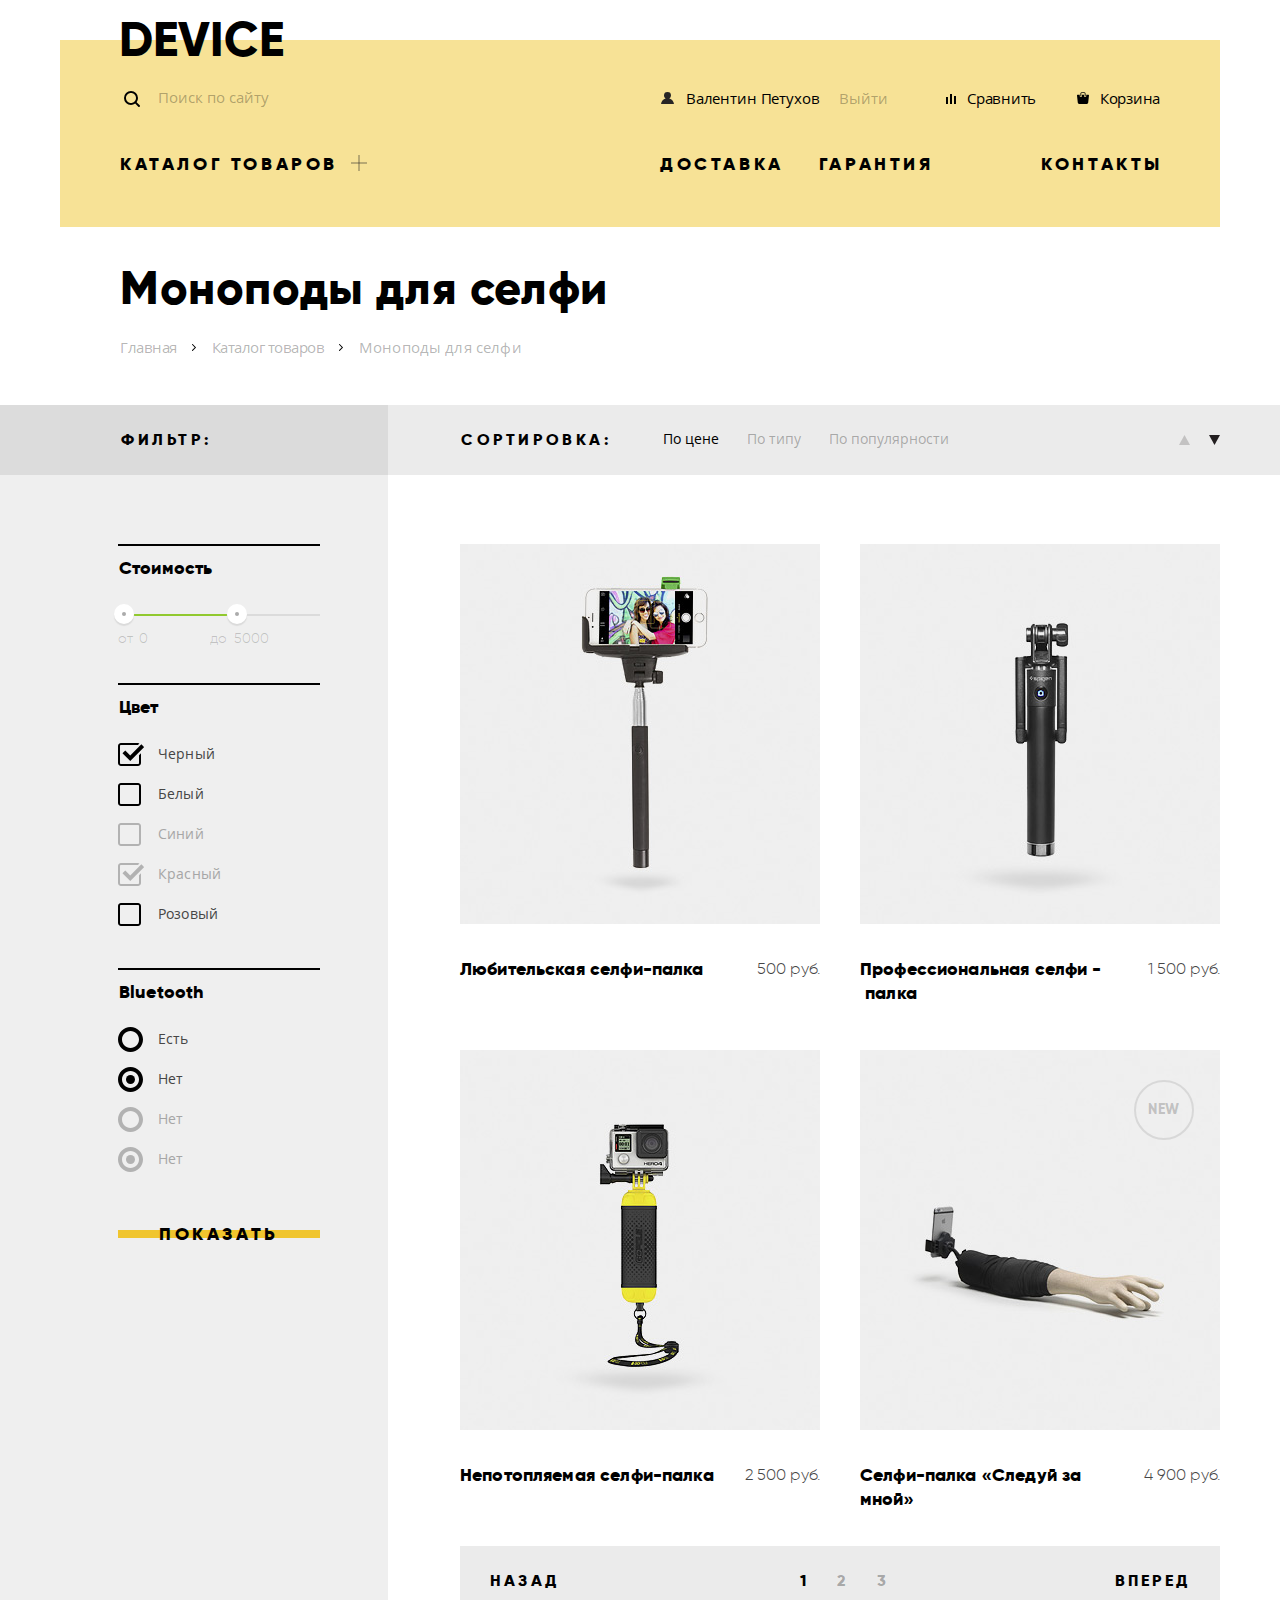
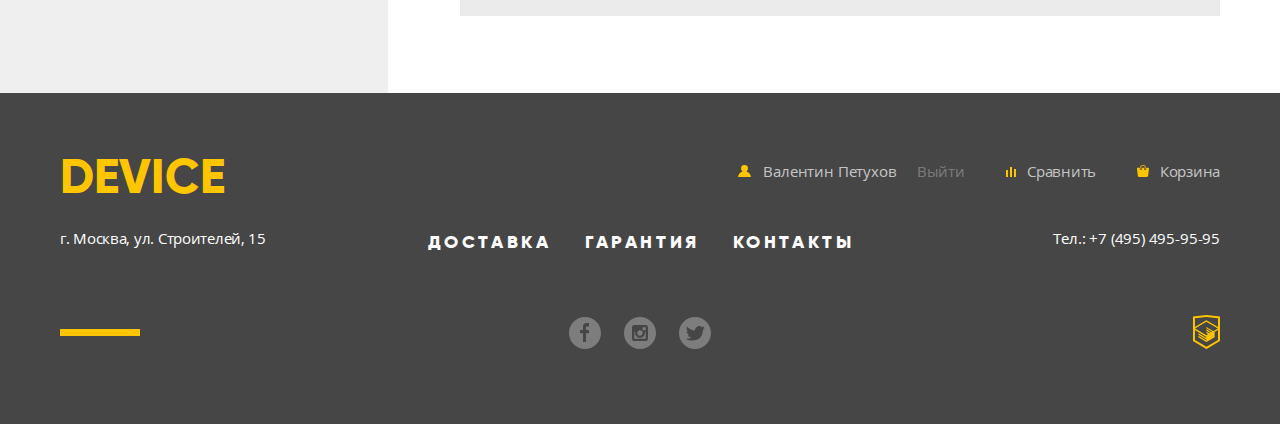
==== catalog.html @ 33668d00 "завершает слайд цен, исправляет проблемы в IE" ====
<!DOCTYPE html>
<html lang="ru">

<head>
  <meta charset="utf-8">
  <title>Девайс - Каталог товаров</title>
  <link href="css/normalize.css" rel="stylesheet">
  <link href="css/style.css" rel="stylesheet">
</head>

<body>
  <header class="main-header container">
    <div class="main-header-wrapper">
      <ul class="skip-links">
        <li class="skip-link">
          <a class="skip-link-url" href="#main-navigation">Перейти к навигации</a>
        </li>
        <li class="skip-link">
          <a class="skip-link-url" href="index.html">Перейти к главной странице</a>
        </li>
      </ul>
      <span class="main-logo">
        <a class="main-logo-url" href="index.html">Device</a>
      </span>
      <div class="secondary-navigation">
        <form class="search" role="search" action="#" method="get">
          <label class="search-label" for="search">
            <span class="visually-hidden">Поиск по сайту</span>
          </label>
          <input class="search-input" type="search" placeholder="Поиск по сайту">
          <button class="search-btn" type="submit">Найти</button>
        </form>
        <ul class="user-navigation" aria-label="Пользовательское меню" role="menubar">
          <li>
            <a class="login-url" href="#" role="menuitem">
              <span class="navigation-icon" aria-hidden="true">
                <svg xmlns="http://www.w3.org/2000/svg" width="13" height="12" viewBox="0 0 13 12">
                  <path fill="#272525" d="M.032 12h12.937c-.163-2.643-2.074-4.837-4.671-5.543a3.47 3.47 0 0 0 1.687-2.972 3.485 3.485 0 0 0-6.97 0c0 1.264.68 2.361 1.688 2.972C2.106 7.163.194 9.357.032 12z" />
                </svg>
              </span>
              Валентин Петухов
            </a>
          </li>
          <li><a class="logout-url" href="#" role="menuitem">Выйти</a></li>
        </ul>
        <ul class="shopping-navigation" aria-label="Меню покупок" role="menubar">
          <li>
            <a class="compare-url" href="#" role="menuitem">
              <span class="navigation-icon" aria-hidden="true">
                <svg xmlns="http://www.w3.org/2000/svg" width="10" height="10" viewBox="0 0 10 10">
                  <path d="M8 2h1.984v8H8zM0 3h1.984v7H0zM4 0h2v10H4z" />
                </svg>
              </span>
              Сравнить
            </a>
          </li>
          <li>
            <a class="cart-url" href="#" role="menuitem">
              <span class="navigation-icon" aria-hidden="true">
                <svg xmlns="http://www.w3.org/2000/svg" width="12" height="12" viewBox="0 0 12 12">
                  <path d="M11.864 3.017a.429.429 0 0 0-.327-.154H9.225V4.09c0 .563-.484 1.022-1.08 1.022-.594 0-1.078-.458-1.078-1.022V2.863H4.909V4.09c0 .563-.485 1.022-1.08 1.022-.595 0-1.078-.458-1.078-1.022V2.863H.438a.43.43 0 0 0-.327.154.472.472 0 0 0-.108.358l.776 7.134c.015.806.642 1.455 1.411 1.455h7.595c.77 0 1.396-.649 1.411-1.455l.776-7.134a.476.476 0 0 0-.108-.358z" />
                  <path d="M3.829 4.499c.239 0 .433-.184.433-.409V1.84c0-.632.672-1.022 1.295-1.022h1.079c.655 0 1.078.401 1.078 1.022v2.25c0 .225.194.409.431.409.239 0 .433-.184.433-.409V1.84C8.577.773 7.761 0 6.636 0H5.557c-1.19 0-2.159.826-2.159 1.84v2.25c0 .225.194.409.431.409z" />
                </svg>
              </span>
              Корзина
            </a>
          </li>
        </ul>
      </div>
      <nav id="main-navigation" class="main-navigation">
        <ul class="site-navigation" aria-label="Основное меню" role="menubar">
          <li class="site-navigation-item">
            <a href="all-products.html" role="menuitem" aria-haspopup="true" aria-expanded="false">Каталог товаров</a>
            <div class="sub-navigation-wrapper">
              <ul class="sub-navigation" role="menu" aria-label="Товарные категории">
                <li class="sub-navigation-item"><a href="#" role="menuitem">Виртуальная реальность</a></li>
                <li class="sub-navigation-item"><a href="#" role="menuitem">Фитнес-браслеты</a></li>
                <li class="sub-navigation-item"><a href="#" role="menuitem">Квадрокоптеры</a></li>
                <li class="sub-navigation-item"><a href="catalog.html" role="menuitem">Моноподы для селфи</a></li>
                <li class="sub-navigation-item"><a href="#" role="menuitem">Умные часы</a></li>
                <li class="sub-navigation-item"><a href="#" role="menuitem">Экшн-камеры</a></li>
              </ul>
            </div>
          </li>
          <li class="site-navigation-item"><a href="#" role="menuitem">Доставка</a></li>
          <li class="site-navigation-item"><a href="#" role="menuitem">Гарантия</a></li>
          <li class="site-navigation-item"><a href="#" role="menuitem">Контакты</a></li>
        </ul>
      </nav>
    </div>
  </header>
  <main>
    <div class="container">
      <div class="page-navitation">
        <h1 class="page-title">Моноподы для селфи</h1>
        <ul class="breadcrumbs" aria-label="Хлебные крошки" role="menubar">
          <li class="breadcrumb-item"><a href="index.html" role="menuitem">Главная</a></li>
          <li class="breadcrumb-item"><a href="all-products.html" role="menuitem">Каталог товаров</a></li>
          <li class="breadcrumb-item breadcrumb-item-current" aria-current="page"><span class="visually-hidden">Текущий
              пункт:</span>Моноподы для селфи</li>
        </ul>
      </div>
    </div>

    <div class="sort-wrapper">
      <div class="container">
        <div class="sorting-controls">
          <b class="sorting-title">Сортировка:</b>
          <ul class="sorting-params" aria-label="Сортировка списка товаров по критериям" role="menubar">
            <li class="sorting-param sorting-param-current">
              <span class="visually-hidden">Текущий пункт:</span>
              <a role="menuitem">По цене</a>
            </li>
            <li class="sorting-param">
              <a href="#" role="menuitem">По типу</a>
            </li>
            <li class="sorting-param">
              <a href="#" role="menuitem">По популярности</a>
            </li>
          </ul>
          <ul class="order-params" aria-label="Сортировка списка товаров по порядку" role="menubar">
            <li class="order-param">
              <a class="order-param-url" href="#" role="menuitem">
                <span class="visually-hidden">По возрастанию</span>
                <svg class="order-arrow" xmlns="http://www.w3.org/2000/svg" width="11" height="10" viewBox="0 0 11 10"
                  fill-opacity="0.2">
                  <path fill="#231F20" d="M5.5 0L0 10h11z" />
                </svg>
              </a>
            </li>
            <li class="order-param order-param-current">
              <span class="visually-hidden">Текущий пункт:</span>
              <a class="order-param-url" role="menuitem">
                <span class="visually-hidden">По убыванию</span>
                <svg class="order-arrow" xmlns="http://www.w3.org/2000/svg" width="11" height="10" viewBox="0 0 11 10">
                  <path fill="#231F20" d="M5.5 10L0 0h11" />
                </svg>
              </a>
            </li>
          </ul>
        </div>
      </div>
    </div>
    <div class="catalog-wrapper">
      <div class="container">
        <div class="catalog-columns">
          <section class="filters">
            <h2 class="filters-title">Фильтр:</h2>
            <form class="filters-form" action="#" method="get">
              <fieldset class="filter filter-price">
                <legend class="filter-legend">Стоимость</legend>
                <div class="product-price">
                  <div class="product-price-scale">
                    <div class="scale-bar"></div>
                  </div>
                  <button id="min-price-control" class="price-control price-control-min" type="button">
                    <span class="visually-hidden">Уменьшить цену</span>
                  </button>
                  <button id="max-price-control" type="button" class="price-control price-control-max">
                    <span class="visually-hidden">Увеличить цену</span>
                  </button>
                  <div class="price-indicator">
                    <label class="min-price-label">от <input class="min-price" name="min-price" type="text" placeholder="0" value="0"></label>
                    <label class="max-price-label">до <input class="max-price" name="max-price" type="text" placeholder="5000" value="5000"></label>
                  </div>
                </div>
              </fieldset>
              <fieldset class="filter filter-color">
                <legend class="filter-legend">Цвет</legend>
                <ul class="filter-list" aria-label="Доступные цвета" role="listbox">
                  <li role="option">
                    <input id="color-black" class="visually-hidden styled-checkbox" name="product-color" type="checkbox"
                      value="black" checked>
                    <label class="filter-title" for="color-black">Черный</label>
                  </li>
                  <li role="option">
                    <input id="color-white" class="visually-hidden styled-checkbox" name="product-color" type="checkbox"
                      value="white">
                    <label class="filter-title" for="color-white">Белый</label>
                  </li>
                  <li role="option">
                    <input id="color-blue" class="visually-hidden styled-checkbox" name="product-color" type="checkbox"
                      value="blue" disabled>
                    <label class="filter-title" for="color-blue">Синий</label>
                  </li>
                  <li role="option">
                    <input id="color-red" class="visually-hidden styled-checkbox" name="product-color" type="checkbox"
                      value="red" disabled checked>
                    <label class="filter-title" for="color-red">Красный</label>
                  </li>
                  <li role="option">
                    <input id="color-pink" class="visually-hidden styled-checkbox" name="product-color" type="checkbox"
                      value="pink">
                    <label class="filter-title" for="color-pink">Розовый</label>
                  </li>
                </ul>
              </fieldset>
              <fieldset class="filter filter-bs">
                <legend class="filter-legend">Bluetooth</legend>
                <ul class="filter-list" aria-label="Поддержка Bluetooth" role="radiogroup">
                  <li>
                    <input id="bluetooth-ready" class="visually-hidden styled-radio" name="bluetooth-availability" type="radio">
                    <label class="filter-title" for="bluetooth-ready">Есть</label>
                  </li>
                  <li>
                    <input id="bluetooth-no" class="visually-hidden styled-radio" name="bluetooth-availability" type="radio"
                      checked>
                    <label class="filter-title" for="bluetooth-no">Нет</label>
                  </li>
                  <li>
                    <input id="bluetooth-no2" class="visually-hidden styled-radio" name="bluetooth-availability1" type="radio"
                      disabled>
                    <label class="filter-title" for="bluetooth-no2">Нет</label>
                  </li>
                  <li>
                    <input id="bluetooth-no3" class="visually-hidden styled-radio" name="bluetooth-availability1" type="radio"
                      disabled checked>
                    <label class="filter-title" for="bluetooth-no3">Нет</label>
                  </li>
                </ul>
              </fieldset>
              <button class="btn filter-btn" type="submit">Показать</button>
            </form>
          </section>
          <section class="catalog">
            <h2 id="catalog-label" class="visually-hidden">Список моноподов для селфи</h2>
            <ul class="products-list" aria-labelledby="catalog-label">
              <li class="product-item">
                <p class="product-image">
                  <img src="img/product-1.jpg" width="360" height="380" alt="Любительская селфи-палка">
                </p>
                <div class="product-details">
                  <a class="product-url" href="product.html">
                    <h3 class="product-title">
                      Любительская селфи-палка
                    </h3>
                  </a>
                  <span class="product-price">
                    500 руб.
                  </span>
                </div>
                <div class="product-controls">
                  <button class="btn">В корзину</button>
                  <button class="compare">Добавить к сравнению</button>
                </div>
              </li>
              <li class="product-item">
                <p class="product-image">
                  <img src="img/product-2.jpg" width="360" height="380" alt="Профессиональная селфи-палка">
                </p>
                <div class="product-details">
                  <a class="product-url" href="product.html">
                    <h3 class="product-title">
                      Профессиональная селфи&nbsp;-&nbsp;палка
                    </h3>
                  </a>
                  <span class="product-price">
                    1 500 руб.
                  </span>
                </div>
                <div class="product-controls">
                  <button class="btn">В корзину</button>
                  <button class="compare">Добавить к сравнению</button>
                </div>
              </li>
              <li class="product-item">
                <p class="product-image">
                  <img src="img/product-3.jpg" width="360" height="380" alt="Непотопляемая селфи-палка">
                </p>
                <div class="product-details">
                  <a class="product-url" href="product.html">
                    <h3 class="product-title">
                      Непотопляемая селфи-палка
                    </h3>
                  </a>
                  <span class="product-price">
                    2 500 руб.
                  </span>
                </div>
                <div class="product-controls">
                  <button class="btn">В корзину</button>
                  <button class="compare">Добавить к сравнению</button>
                </div>
              </li>
              <li class="product-item product-item-new">
                <p class="product-image">
                  <img src="img/product-4.jpg" width="360" height="380" alt="Селфи-палка «Следуй за мной»">
                </p>
                <div class="product-details">
                  <a class="product-url" href="product.html">
                    <h3 class="product-title">
                      Селфи-палка «Следуй за мной»
                    </h3>
                  </a>
                  <span class="product-price">
                    4 900 руб.
                  </span>
                </div>
                <div class="product-controls">
                  <button class="btn">В корзину</button>
                  <button class="compare">Добавить к сравнению</button>
                </div>
              </li>
            </ul>

            <div class="pagination" role="menubar">
              <a class="pagination-btn pagination-btn-back" role="menuitem">Назад</a>
              <ul class="pagination-list" aria-label="Список страниц каталога">
                <li class="pagination-item pagination-item-current" aria-current="page">
                  <span class="visually-hidden">Текущий пункт:</span>
                  <a role="menuitem">1</a>
                </li>
                <li class="pagination-item"><a href="catalog-2.html" aria-label="Перейти к странице 2" role="menuitem">2</a></li>
                <li class="pagination-item"><a href="catalog-3.html" aria-label="Перейти к странице 3" role="menuitem">3</a></li>
              </ul>
              <a class="pagination-btn pagination-btn-forward" href="catalog-2.html" role="menuitem">Вперед</a>
            </div>
          </section>
        </div>
      </div>
    </div>
  </main>

  <footer class="main-footer">
    <div class="container">
      <div class="footer-navigation-wrapper">
        <span class="main-logo">
          <a class="main-logo-url" href="index.html">Device</a>
        </span>
        <ul class="user-navigation" aria-label="Пользовательское меню" role="menubar">
          <li>
            <a class="user-profile-url" href="#" role="menuitem">
              <span class="navigation-icon" aria-hidden="true">
                <svg xmlns="http://www.w3.org/2000/svg" width="13" height="12" viewBox="0 0 13 12">
                  <path fill="#FFC600" d="M.032 12h12.937c-.163-2.643-2.074-4.837-4.671-5.543a3.47 3.47 0 0 0 1.687-2.972 3.485 3.485 0 0 0-6.97 0c0 1.264.68 2.361 1.688 2.972C2.106 7.163.194 9.357.032 12z" />
                </svg>
              </span>
              Валентин Петухов
            </a>
          </li>
          <li><a class="logout-url" href="#" role="menuitem">Выйти</a></li>
        </ul>
        <ul class="shopping-navigation" aria-label="Меню покупок" role="menubar">
          <li>
            <a class="compare-url" href="#" role="menuitem">
              <span class="navigation-icon" aria-hidden="true">
                <svg xmlns="http://www.w3.org/2000/svg" width="10" height="10" viewBox="0 0 10 10">
                  <path fill="#FFC600" d="M8 2h1.984v8H8zM0 3h1.984v7H0zM4 0h2v10H4z" />
                </svg>
              </span>
              Сравнить
            </a>
          </li>
          <li>
            <a class="cart-url" href="#" role="menuitem">
              <span class="navigation-icon" aria-hidden="true">
                <svg xmlns="http://www.w3.org/2000/svg" width="12" height="12" viewBox="0 0 12 12">
                  <path fill="#FFC600" d="M11.864 3.017a.429.429 0 0 0-.327-.154H9.225V4.09c0 .563-.484 1.022-1.08 1.022-.594 0-1.078-.458-1.078-1.022V2.863H4.909V4.09c0 .563-.485 1.022-1.08 1.022-.595 0-1.078-.458-1.078-1.022V2.863H.438a.43.43 0 0 0-.327.154.472.472 0 0 0-.108.358l.776 7.134c.015.806.642 1.455 1.411 1.455h7.595c.77 0 1.396-.649 1.411-1.455l.776-7.134a.476.476 0 0 0-.108-.358z" />
                  <path fill="#FFC600" d="M3.829 4.499c.239 0 .433-.184.433-.409V1.84c0-.632.672-1.022 1.295-1.022h1.079c.655 0 1.078.401 1.078 1.022v2.25c0 .225.194.409.431.409.239 0 .433-.184.433-.409V1.84C8.577.773 7.761 0 6.636 0H5.557c-1.19 0-2.159.826-2.159 1.84v2.25c0 .225.194.409.431.409z" />
                </svg>
              </span>
              Корзина
            </a>
          </li>
        </ul>
      </div>
      <div class="footer-navigation-wrapper">
        <address class="org-address">
          г. Москва, ул. Строителей, 15
        </address>
        <ul class="footer-navigation" aria-label="Условия покупки" role="menubar">
          <li class="footer-navigation-item"><a href="#" role="menuitem">Доставка</a></li>
          <li class="footer-navigation-item"><a href="#" role="menuitem">Гарантия</a></li>
          <li class="footer-navigation-item"><a href="#" role="menuitem">Контакты</a></li>
        </ul>
        <p class="org-phone">
          <a href="tel:+7-495-495-95-95">Тел.: +7 (495) 495-95-95</a>
        </p>
      </div>
      <div class="footer-navigation-wrapper">
        <div class="footer-social">
          <ul aria-label="Мы в соцсетях" role="menubar">
            <li>
              <a class="social-btn" href="https://www.facebook.com/" role="menuitem">
                <span class="visually-hidden">Девайс в фейсбуке</span>
                <svg class="social-btn-icon" xmlns="http://www.w3.org/2000/svg" width="32" height="32" viewBox="0 0 32 32"
                  fill-opacity="0.3">
                  <path fill="#FFF" d="M16 0C7.164 0 0 7.163 0 16s7.164 16 16 16c8.837 0 16-7.164 16-16S24.837 0 16 0zm4.062 9.455h-3.021v3.444h3.021v3.445h-3.021v8.61H14.02v-8.61H11v-3.445h3.021V9.455c0-1.902 1.353-3.445 3.021-3.445h3.021v3.445z" />
                </svg>
              </a>
            </li>
            <li>
              <a class="social-btn" href="https://www.instagram.com/" role="menuitem">
                <span class="visually-hidden">Девайс в инстаграме</span>
                <svg class="social-btn-icon" xmlns="http://www.w3.org/2000/svg" width="32" height="32" viewBox="0 0 32 32"
                  fill-opacity="0.3">
                  <g fill="#FFF">
                    <path d="M20.916 16a4.938 4.938 0 1 1-9.877 0c0-.394.051-.773.138-1.14h-.897v6.838h11.396V14.86h-.897c.086.367.137.746.137 1.14z" />
                    <path d="M15.978 18.659c1.466 0 2.659-1.193 2.659-2.659s-1.193-2.659-2.659-2.659c-1.466 0-2.659 1.193-2.659 2.659s1.192 2.659 2.659 2.659zM18.637 10.302h3.039v3.039h-3.039z" />
                    <path d="M16 0C7.164 0 0 7.164 0 16c0 8.837 7.164 16 16 16 8.837 0 16-7.163 16-16 0-8.836-7.163-16-16-16zm7.955 21.698a2.285 2.285 0 0 1-2.279 2.279H10.279A2.285 2.285 0 0 1 8 21.698V10.302a2.286 2.286 0 0 1 2.279-2.279h11.396a2.286 2.286 0 0 1 2.279 2.279v11.396z" />
                  </g>
                </svg>
              </a>
            </li>
            <li>
              <a class="social-btn" href="https://www.twitter.com/" role="menuitem">
                <span class="visually-hidden">Девайс в твиттере</span>
                <svg class="social-btn-icon" xmlns="http://www.w3.org/2000/svg" width="32" height="32" viewBox="0 0 32 32"
                  fill-opacity="0.3">
                  <path fill="#FFF" d="M16 0C7.164 0 0 7.164 0 16c0 8.837 7.164 16 16 16 8.837 0 16-7.163 16-16 0-8.836-7.163-16-16-16zm7.944 12.809c-.251 6.516-3.463 10.832-10.992 10.702h-.486c-.447 0-4.543-.443-5.344-1.823 2.479.19 4.247-.406 5.12-1.136-1.048-.289-2.923-.461-3.251-2.848.384.104.618.221 1.299.113-1.307-.824-2.758-1.519-2.679-3.643.311.317 1.164.518 1.46.457-.768-.233-2.149-3.244-.974-4.781 1.984 1.79 4.075 3.482 7.804 3.643.227-2.214 1.24-3.699 3.168-4.325 1.84-.479 3.255.26 3.901 1.138.737-.224 1.453-.466 2.193-.685-.004.833-.569 1.463-.935 1.709.747.165 1.423-.475 1.423-.475-.184.963-1.094 1.725-1.707 1.954z" />
                </svg>
              </a>
            </li>
          </ul>
        </div>
        <p class="footer-copyright">
          <a class="powered-by" href="https://htmlacademy.ru/intensive/htmlcss">
            <span class="visually-hidden">HTML Academy</span>
            <svg class="ha-icon" xmlns="http://www.w3.org/2000/svg" width="26.943" height="34.09" viewBox="0 0 26.943 34.09">
              <path fill="#FFC600" d="M13.62.017L13.472 0 0 1.412v24.661l13.473 8.017 13.43-7.99.042-.025V1.412L13.62.017zm11.399 12.11L13.495 5.334l-.001-.104-.087.05-.088-.056v.109L1.925 12.118V3.147l11.548-1.212L25.02 3.147v8.98zm-11.614-5.34L24.923 13.5l-4.479 2.64-7.093-4.221-.014 1.415 5.904 3.513-.86.507-5.03-2.992-.014 1.415 3.827 2.275-.782.523-3.031-1.787-.014 1.413 1.853 1.091-1.8 1.081-11.356-6.751 11.371-6.835zm-11.48 8.34l11.411 6.791.016 1.044-7.942-4.728-.015 1.416 7.979 4.795.018 1.076-7.973-4.74-.013 1.414 8.021 4.822.046.025 8.143-4.872-.011-5.177 3.415-2.036v10.021L13.472 31.85 1.925 24.979v-9.852z" />
            </svg>
          </a>
        </p>
      </div>
    </div>
  </footer>

  <section class="modal modal-feedback-form" role="dialog" aria-modal="true">
    <h2 class="visually-hidden">Напишите нам</h2>
    <form class="feedback-form" action="https://echo.htmlacademy.ru" method="post">
      <div class="form-col feedback-form-name">
        <label for="customer-name">Ваше имя:</label>
        <input id="customer-name" name="customer-name" type="text" placeholder="Имя Фамилия">
      </div>
      <div class="form-col feedback-form-email">
        <label for="customer-email">Ваше e-mail:</label>
        <input id="customer-email" name="customer-email" type="email" placeholder="email@example.com">
      </div>
      <div class="form-col feedback-form-message">
        <label for="customer-message">Текст письма:</label>
        <textarea id="customer-message" name="customer-message" cols="30" rows="10" placeholder="В свободной форме"></textarea>
      </div>
      <button class="btn submit-btn" type="submit">Отправить</button>
    </form>
    <button class="modal-close" type="button">
      <span class="visually-hidden">Закрыть</span>
    </button>
  </section>

  <section class="modal modal-map" role="dialog" aria-modal="true">
    <h2 class="visually-hidden">Как до нас добраться</h2>
    <p>
      <img src="img/map-big.jpg" width="960" height="559" alt="Офис компании по адресу Москва, ул. Строителей, 15">
    </p>
    <button class="modal-close" type="button">
      <span class="visually-hidden">Закрыть</span>
    </button>
  </section>

</body>

</html>
---- css/style.css ----
@font-face {
  font-family: "Gilroy";
  font-style: normal;
  font-weight: 400;
  src: local("Gilroy"),
    url("../fonts/gilroylight.woff2") format("woff2"),
    url("../fonts/gilroylight.woff") format("woff");
}

@font-face {
  font-family: "Gilroy";
  font-style: normal;
  font-weight: 700;
  src: local("Gilroy"),
    url("../fonts/gilroyextrabold.woff2") format("woff2"),
    url("../fonts/gilroyextrabold.woff") format("woff");
}

@font-face {
  font-family: "Open Sans";
  font-style: normal;
  font-weight: 400;
  src: local("Open Sans"),
    url("../fonts/opensans.woff2") format("woff2"),
    url("../fonts/opensans.woff") format("woff");
}

@font-face {
  font-family: "Open Sans";
  font-style: normal;
  font-weight: 300;
  src: local("Open Sans"),
    url("../fonts/opensanslight.woff2") format("woff2"),
    url("../fonts/opensanslight.woff") format("woff");
}

body {
  margin: 0;
  padding: 0;

  font-family: "Open Sans", Arial, "Helvetica Neue", Helvetica, sans-serif;
  font-size: 15px;
  line-height: 30px;
  letter-spacing: 0.15px;

  background-color: #fff;
  color: #464646;
}

a {
  color: #000;
  text-decoration: none;
}

a[href]:hover,
a[href]:focus {
  color: rgba(0, 0, 0, 0.6);
}

a[href]:active {
  color: rgba(0, 0, 0, 0.3);
}

:focus {
  outline: 2px dotted #000;
  outline-offset: 2px;
}

.visually-hidden:not(:focus):not(:active),
input[type="checkbox"].visually-hidden,
input[type="radio"].visually-hidden {
  position: absolute;
  width: 1px;
  height: 1px;
  margin: -1px;
  border: 0;
  padding: 0;

  white-space: nowrap;

  clip-path: inset(100%);
  clip: rect(0 0 0 0);
  overflow: hidden;
}

img {
  max-width: 100%;
  height: auto;
}

.site-navigation,
.sub-navigation,
.user-navigation,
.shopping-navigation,
.slider,
.slider-navigation,
.featured-categories-list,
.tabs-list,
.brands-list,
.delivery-partners,
.footer-navigation,
.footer-social ul,
.breadcrumbs,
.filter-list,
.sorting-params,
.order-params,
.products-list,
.pagination-list,
.skip-links {
  margin: 0;
  padding: 0;
  list-style: none;
}

.btn {
  position: relative;
  z-index: 1;

  display: -webkit-box;
  display: -ms-flexbox;
  display: flex;

  -webkit-box-pack: center;
  -ms-flex-pack: center;
  justify-content: center;
  -webkit-box-align: center;
  -ms-flex-align: center;
  align-items: center;

  min-height: 40px;

  font-family: "Gilroy", Arial, "Helvetica Neue", Helvetica, sans-serif;
  font-size: 18px;
  line-height: 24px;
  font-weight: 700;
  letter-spacing: 3.6px;
  text-transform: uppercase;

  background: none;
  border: none;
  cursor: pointer;
}

.btn::before {
  position: absolute;
  left: 0;
  right: 0;
  z-index: -1;

  content: "";

  display: block;
  height: 8px;

  background-color: #f0c52e;
}

.btn:hover::before {
  height: 40px;
  -webkit-transition: height 0.3s ease-in-out;
  transition: height 0.3s ease-in-out;
}

.btn:focus::before {
  height: 40px;
  -webkit-transition: height 0.3s ease-in-out;
  transition: height 0.3s ease-in-out;
}

.btn:active {
  color: rgba(0, 0, 0, 0.3);
}

.regular-text {
  margin: 0 0 30px;
  letter-spacing: -0.25px;
}

/* layout
- - - - - - - - - - - - - - - - - - - - */
.container {
  width: 1160px;
  margin: 0 auto;
  padding: 0 20px;
}

.columns,
.catalog-columns {
  display: -webkit-box;
  display: -ms-flexbox;
  display: flex;
  -webkit-box-pack: justify;
  -ms-flex-pack: justify;
  justify-content: space-between;
}

.columns {
  padding-bottom: 81px;
}

/* header
- - - - - - - - - - - - - - - - - - - - */
.main-header-wrapper {
  position: relative;
  margin-top: 40px;
  padding-top: 4px;
  background-color: #f7e296;
}

/* skip links
- - - - - - - - - - - - - - - - - - - - */
.skip-links {
  position: absolute;
  top: -20px;
  left: 280px;
  width: 500px;
}

.skip-link {
  position: absolute;
  z-index: 1;
}

.skip-link-url {
  position: absolute;
  left: -9999px;
}

.skip-link-url:active,
.skip-link-url:focus {
  display: block;
  position: static;
  left: 0;
  padding: 5px 15px;
}



/* logo
- - - - - - - - - - - - - - - - - - - - */
.main-logo {
  display: inline-block;
  vertical-align: top;
}

.main-logo-url {
  display: inline-block;
  vertical-align: top;

  font-family: "Gilroy", Arial, "Helvetica Neue", Helvetica, sans-serif;
  font-size: 48px;
  line-height: 1;
  font-weight: 700;
  text-transform: uppercase;
}

.main-header .main-logo {
  display: inline-block;
  vertical-align: top;

  margin-top: -28px;
  margin-left: 59px;
}

/* main nav
- - - - - - - - - - - - - - - - - - - - */
.main-navigation {
  position: relative;
  padding: 0 60px 51px;
}

.site-navigation {
  display: -webkit-box;
  display: -ms-flexbox;
  display: flex;
  -ms-flex-wrap: wrap;
  flex-wrap: wrap;
  -webkit-box-pack: justify;
  -ms-flex-pack: justify;
  justify-content: space-between;
}

.site-navigation-item {
  font-family: "Gilroy", Arial, "Helvetica Neue", Helvetica, sans-serif;
  font-size: 18px;
  line-height: 24px;
  font-weight: 700;
  letter-spacing: 3.6px;
  text-transform: uppercase;
}

.site-navigation-item:first-child {
  width: 540px;
}

.site-navigation-item:nth-child(2) {
  margin-right: 35px;
}

.site-navigation-item:last-child {
  margin-left: auto;
  margin-right: -3px;
}

.site-navigation-item a {
  display: inline-block;
  vertical-align: top;
  line-height: 24px;
}

a[aria-haspopup="true"] {
  position: relative;
}

a[aria-haspopup="true"]::before,
a[aria-haspopup="true"]::after {
  position: absolute;
  content: "";
  background-color: rgba(39, 37, 37, 0.3);
}

a[aria-haspopup="true"]::before {
  top: 10px;
  right: -29px;

  width: 16px;
  height: 2px;
}

a[aria-haspopup="true"]::after {
  top: 3px;
  right: -22px;

  width: 2px;
  height: 16px;
}


.site-navigation-item:first-child:hover .sub-navigation-wrapper,
.site-navigation-item:first-child:focus-within .sub-navigation-wrapper,
a[aria-haspopup="true"]:hover+.sub-navigation-wrapper,
a[aria-haspopup="true"]:focus+.sub-navigation-wrapper {
  visibility: visible;
}

.site-navigation-item:first-child:hover a[aria-haspopup="true"]::after,
.site-navigation-item:first-child:focus-within a[aria-haspopup="true"]::after,
a[aria-haspopup="true"]:hover::after,
a[aria-haspopup="true"]:focus::after {
  content: none;
}

.sub-navigation-wrapper {
  position: absolute;
  left: 0;
  right: 0;
  z-index: 2;

  visibility: hidden;

  padding: 20px 60px 35px;
  background-color: #f7e296;
}

.sub-navigation {
  display: -webkit-box;
  display: -ms-flexbox;
  display: flex;
  -ms-flex-wrap: wrap;
  flex-wrap: wrap;

  width: 640px;
}

.sub-navigation-item {
  width: 199px;

  font-family: "Open Sans", Arial, "Helvetica Neue", Helvetica, sans-serif;
  font-size: 15px;
  font-weight: initial;
  line-height: 36px;
  letter-spacing: -0.2px;
  text-transform: initial;
}

.sub-navigation-item:nth-child(3n+1) {
  margin-right: 40px;
}

.sub-navigation-item:last-child {
  width: 100%;
}

.logout-url {
  color: rgba(0, 0, 0, 0.3);
}

/* search
- - - - - - - - - - - - - - - - - - - - */
.secondary-navigation {
  display: -webkit-box;
  display: -ms-flexbox;
  display: flex;

  -webkit-box-align: center;
  -ms-flex-align: center;
  align-items: center;

  margin-bottom: 30px;
  padding-left: 60px;
  padding-right: 60px;
}

.search {
  position: relative;
  display: -webkit-box;
  display: -ms-flexbox;
  display: flex;
  width: 440px;
}

.search-label {
  position: absolute;
  top: 17px;
  left: 4px;
  z-index: 1;

  width: 16px;
  height: 16px;
  background: url(../img/search.svg) no-repeat;
}

.search-input {
  width: 350px;
  height: 48px;

  padding: 0 5px 0 38px;

  font: inherit;
  line-height: 48px;
  letter-spacing: normal;

  background: none;
  color: rgba(0, 0, 0, 0.3);

  outline: none;
  border: none;
  border-bottom: 2px solid transparent;
}

.search input[type=search]:focus,
.search:focus-within .search-input {
  border-bottom-color: #000;
  color: #000;
}

.search-input::-webkit-input-placeholder {
  font: inherit;
  color: rgba(0, 0, 0, 0.3);
}

.search-input:-ms-input-placeholder {
  font: inherit;
  color: rgba(0, 0, 0, 0.3);
}

.search-input::-ms-input-placeholder {
  font: inherit;
  color: rgba(0, 0, 0, 0.3);
}

.search-input::-webkit-input-placeholder {
  font: inherit;
  color: rgba(0, 0, 0, 0.3);
}

.search-input:-ms-input-placeholder {
  font: inherit;
  color: rgba(0, 0, 0, 0.3);
}

.search-input::placeholder {
  font: inherit;
  color: rgba(0, 0, 0, 0.3);
}

.search-input:hover::-webkit-input-placeholder {
  color: rgba(0, 0, 0, 0.6);
}

.search-input:hover:-ms-input-placeholder {
  color: rgba(0, 0, 0, 0.6);
}

.search-input:hover::-ms-input-placeholder {
  color: rgba(0, 0, 0, 0.6);
}

.search-input:hover::-webkit-input-placeholder {
  color: rgba(0, 0, 0, 0.6);
}

.search-input:hover:-ms-input-placeholder {
  color: rgba(0, 0, 0, 0.6);
}

.search-input:hover::placeholder {
  color: rgba(0, 0, 0, 0.6);
}

.search-btn {
  width: 85px;
  height: 48px;

  padding: 0;
  font: inherit;

  opacity: 0;

  background: none;
  border: 2px solid #000;
  outline: none;
}

.search-btn:hover,
.search-btn:focus {
  background-color: #000;
  color: #fff;
}

.search-btn:active {
  background-color: #000;
  color: rgba(255, 255, 255, 0.3);
}

.search-input:focus + .search-btn,
.search:focus-within .search-btn,
.search-btn:focus,
.search-btn:active {
  opacity: 1;
}

/* fix for IE */
.search input[type=search]:focus {
  border-bottom: 2px solid #000;
}

.search-btn:focus,
.search input[type=search]:focus + .search-btn {
  opacity: 1;
}

/* User navigation
- - - - - - - - - - - - - - - - - - - - */
.user-navigation {
  display: -webkit-box;
  display: -ms-flexbox;
  display: flex;
  width: 275px;
  margin-left: auto;
  letter-spacing: -0.15px;
}

.user-navigation li {
  margin-right: 20px;
}

.user-navigation li:last-child {
  margin-right: 0;
}

.navigation-icon {
  display: inline-block;
  vertical-align: baseline;
  margin-right: 8px;
  line-height: normal;
}

a:hover .navigation-icon,
a:focus .navigation-icon {
  fill-opacity: 0.6;
}

a:active .navigation-icon {
  fill-opacity: 0.3;
}


/* Shopping navigation
- - - - - - - - - - - - - - - - - - - - */
.shopping-navigation {
  display: -webkit-box;
  display: -ms-flexbox;
  display: flex;
  -webkit-box-pack: justify;
  -ms-flex-pack: justify;
  justify-content: space-between;
  text-align: right;
  letter-spacing: -0.28px;
}

.shopping-navigation li:first-child {
  width: 100px;
}

.shopping-navigation li:last-child {
  width: 124px;
}

.cart-url .navigation-icon {
  margin-right: 7px;
}

/* Bestsellers slider
- - - - - - - - - - - - - - - - - - - - */
.bestsellers {
  position: relative;
  margin-bottom: 106px;
}

.bestsellers::before {
  position: absolute;
  top: 0;
  left: 0;
  right: 0;

  content: "";
  height: 112px;

  background-color: #f7e296;
}

.bestsellers .slider {
  position: relative;
}

.slide {
  display: none;

  -webkit-box-pack: justify;
  -ms-flex-pack: justify;
  justify-content: space-between;
}

.slide-image {
  width: 565px;
}

.slide-image-thmb {
  display: block;
  margin-left: auto;
  margin-right: auto;
}

.slide:nth-child(3) .slide-image {
  margin-top: 60px;
}

.bestsellers .slide-description {
  position: relative;
  z-index: 1;

  display: -webkit-box;
  display: -ms-flexbox;
  display: flex;
  -webkit-box-orient: vertical;
  -webkit-box-direction: normal;
  -ms-flex-direction: column;
  flex-direction: column;
  -ms-flex-wrap: wrap;
  flex-wrap: wrap;

  width: 510px;
  margin-left: 33px;
  margin-right: auto;

  padding-top: 79px;
}

.bestsellers .slide-description::before {
  position: absolute;
  content: "";

  top: 36px;
  left: 0;

  width: 101px;
  height: 8px;

  background-color: #fff;
}

.slide-description::after {
  position: absolute;
  top: 8px;
  right: -3px;

  font-family: "Gilroy", Arial, "Helvetica Neue", Helvetica, sans-serif;
  font-size: 179px;
  line-height: 135px;
  font-weight: 700;

  color: #fff;
}

.slide:first-child .slide-description::after {
  content: "01";
}

.slide:nth-child(2) .slide-description::after {
  content: "02";
}

.slide:nth-child(3) .slide-description::after {
  content: "03";
}

.bestsellers .slide-title {
  position: relative;
  z-index: 1;

  padding-left: 2px;
  font-family: "Gilroy", Arial, "Helvetica Neue", Helvetica, sans-serif;
  font-size: 47px;
  line-height: 56px;
  font-weight: 700;
  letter-spacing: 0.7px;

  color: #000;
}

.slide-text {
  max-width: 490px;
  margin: 19px 0 0 2px;
  letter-spacing: -0.18px;
}

.slide-btn {
  width: 217px;
  margin-top: 45px;
  margin-bottom: 45px;
  padding-left: 5px;
}

.featured-product-params thead {
  display: table-footer-group;
}

.featured-product-param,
.featured-product-param-value {
  padding: 0 20px 6px 0;
}

.featured-product-param:last-child,
.featured-product-param-value:last-child {
  padding-right: 0;
}

.featured-product-param {
  text-align: left;
  font-size: 13px;
  line-height: 20px;
  font-weight: 300;
  letter-spacing: 0.3px;
}

.featured-product-param-value {
  font-family: "Gilroy", Arial, "Helvetica Neue", Helvetica, sans-serif;
  font-size: 36px;
  line-height: 48px;
  font-weight: 400;
}

.slider-navigation {
  position: absolute;
  bottom: 138px;
  right: 82px;
  z-index: 2;

  display: -webkit-box;
  display: -ms-flexbox;
  display: flex;

  width: 90px;
}

.slider-navigation-item {
  line-height: 1;
}

.slider-btn {
  padding: 17px;
  border: none;

  background: url(../img/slider-button-empty.svg) no-repeat center;
  background-size: 12px;

  cursor: pointer;
}

.slider-btn:focus {
  outline: thin dotted;
  outline: 3px auto #000;
}

#bestseller-1:checked~.slider #slide-1,
#bestseller-2:checked~.slider #slide-2,
#bestseller-3:checked~.slider #slide-3 {
  display: -webkit-box;
  display: -ms-flexbox;
  display: flex;
}

#bestseller-1:checked~.slider-navigation label[for="bestseller-1"],
#bestseller-2:checked~.slider-navigation label[for="bestseller-2"],
#bestseller-3:checked~.slider-navigation label[for="bestseller-3"] {
  background-image: url(../img/slider-button.svg);
}


/* Featured Categories
- - - - - - - - - - - - - - - - - - - - */
.featured-categories {
  margin-bottom: 140px;
}

.featured-categories-list {
  display: -webkit-box;
  display: -ms-flexbox;
  display: flex;
  -ms-flex-wrap: wrap;
  flex-wrap: wrap;
}

.featured-category {
  width: 160px;
  margin-right: 40px;
  margin-bottom: 40px;
}

.featured-category:nth-child(6n) {
  margin-right: 0;
}

.featured-category-url {
  display: -webkit-box;
  display: -ms-flexbox;
  display: flex;
  -webkit-box-orient: vertical;
  -webkit-box-direction: normal;
  -ms-flex-direction: column;
  flex-direction: column;
}

.featured-category-title {
  -webkit-box-ordinal-group: 3;
  -ms-flex-order: 2;
  order: 2;
  margin: 34px 0 0;

  font-family: "Gilroy", Arial, "Helvetica Neue", Helvetica, sans-serif;
  font-size: 18px;
  line-height: 24px;
  font-weight: 700;

  color: #000;
}

.featured-category-content {
  display: -webkit-box;
  display: -ms-flexbox;
  display: flex;
  -webkit-box-pack: center;
  -ms-flex-pack: center;
  justify-content: center;
  -webkit-box-align: center;
  -ms-flex-align: center;
  align-items: center;

  width: 160px;
  height: 160px;
  background-color: #f7e296;
}

.featured-category-url:hover .featured-category-content,
.featured-category-url:focus .featured-category-content {
  background-color: #f0c52e;
}

.featured-category-url:active {
  color: #000;
}

.featured-category-url:active .featured-category-thmb {
  opacity: 0.3;
}

.featured-category:nth-child(2) .featured-category-thmb {
  -ms-flex-item-align: end;
  align-self: flex-end;
  margin-bottom: 2px;
}

.featured-category:nth-child(3) .featured-category-thmb {
  position: relative;
  top: 2px;
  left: 5px;
}

.featured-category:nth-child(4) .featured-category-thmb {
  position: relative;
  top: 2px;
  left: 2px;
}

.featured-category:nth-child(5) .featured-category-thmb {
  position: relative;
  top: 1px;
  left: 3px;
}

.featured-category:nth-child(6) .featured-category-thmb {
  position: relative;
  top: 3px;
}

/* Services
- - - - - - - - - - - - - - - - - - - - */
.services {
  margin-bottom: 93px;
  background-color: #e5e5e5;
}

.services-wrapper {
  display: -webkit-box;
  display: -ms-flexbox;
  display: flex;
  -webkit-box-pack: justify;
  -ms-flex-pack: justify;
  justify-content: space-between;
  padding-bottom: 70px;
}

.tabs-list {
  position: relative;
  width: 278px;

  margin-top: -19px;
  padding-bottom: 45px;
}

.tabs-list::after {
  position: absolute;
  top: -81px;
  bottom: 0;
  right: -7px;
  content: "";

  width: 7px;
  background-color: #000;
}

.tab-title {
  margin-bottom: 24px;

  font-family: "Gilroy", Arial, "Helvetica Neue", Helvetica, sans-serif;
  font-size: 18px;
  line-height: 24px;
  font-weight: 700;
  letter-spacing: 3.6px;

  text-transform: uppercase;
}

.tab-title-btn {
  width: 165px;
}

.tab-title-current {
  background-color: #000;
  color: #f7e184;
}

.tab-title-current .tab-title-btn,
.tab-title-current .tab-title-btn:hover,
.tab-title-current .tab-title-btn:focus {
  color: #f7e184;
}

.tab-title-current .tab-title-btn::before {
  content: none;
}

.tab-panel-hidden {
  display: none;
}

.tab-panel {
  position: relative;
  width: 760px;
  background-color: #e5e5e5;
}

.tab-panel::after {
  position: absolute;
  content: "";
}

.delivery::after {
  top: -15px;
  right: 66px;

  width: 136px;
  height: 164px;

  background: url(../img/delivery.svg) no-repeat;
}

.warranty::after {
  top: -38px;
  right: 46px;

  width: 171px;
  height: 195px;

  background: url(../img/warranty.svg) no-repeat;
}

.loan::after {
  top: -38px;
  right: 69px;

  width: 156px;
  height: 188px;

  background: url(../img/credit.svg) no-repeat;
}

.service-title {
  margin: -27px 0 31px;

  font-family: "Gilroy", Arial, "Helvetica Neue", Helvetica, sans-serif;
  font-size: 47px;
  line-height: 48px;
  font-weight: 700;
  letter-spacing: 1.2px;

  color: #000;
}

.service-description {
  max-width: 460px;
  margin: 0;
  letter-spacing: normal;
}

/* Featured Brands
- - - - - - - - - - - - - - - - - - - - */
.featured-brands {
  margin-bottom: 94px;
}

.brands-list {
  display: -webkit-box;
  display: -ms-flexbox;
  display: flex;

  -ms-flex-wrap: wrap;
  flex-wrap: wrap;
}

.brand img {
  display: none;
}

.brand-item {
  width: 260px;
  padding: 11px 0;
}

.brand-item:not(:nth-child(4n)) {
  margin-right: 40px;
}

.brand {
  display: block;
  margin: 0 auto;
  height: 78px;

  background: url(../img/partners-logos.png) no-repeat;
}

.brand-dji {
  width: 140px;
}

.brand-dji:hover,
.brand-dji:focus {
  background-position: 0 -78px;
}

.brand-spg {
  width: 260px;
  background-position: -140px 0;
}

.brand-spg:hover,
.brand-spg:focus {
  background-position: -140px -78px;
}

.brand-gopro {
  width: 190px;
  background-position: -405px 0;
}

.brand-gopro:hover,
.brand-gopro:focus {
  background-position: -405px -78px;
}

.brand-vive {
  width: 200px;
  background-position: -610px 0;
}

.brand-vive:hover,
.brand-vive:focus {
  background-position: -610px -78px;
}

/* About
- - - - - - - - - - - - - - - - - - - - */
.about-us {
  position: relative;
  display: -webkit-box;
  display: -ms-flexbox;
  display: flex;
  -webkit-box-orient: vertical;
  -webkit-box-direction: normal;
  -ms-flex-direction: column;
  flex-direction: column;
  -ms-flex-wrap: wrap;
  flex-wrap: wrap;

  width: 480px;
  padding-top: 52px;
  letter-spacing: normal;
}

.about-us::before {
  position: absolute;
  content: "";

  top: 0;
  left: 0;

  width: 80px;
  height: 7px;

  background-color: #000;
}

.about-title {
  margin: 0 0 43px;

  font-family: "Gilroy", Arial, "Helvetica Neue", Helvetica, sans-serif;
  font-size: 47px;
  line-height: 48px;
  font-weight: 700;
  color: #000;
}

.delivery-partners {
  margin-top: 37px;
}

.delivery-partners li {
  position: relative;
  padding-left: 36px;

  font-family: "Gilroy", Arial, "Helvetica Neue", Helvetica, sans-serif;
  font-size: 16px;
  line-height: 40px;
  font-weight: 700;

  color: #000;
}

.delivery-partners li::before {
  position: absolute;
  content: "";
  top: 50%;
  left: 0;

  -webkit-transform: translate(0, -50%);

  transform: translate(0, -50%);

  width: 5px;
  height: 5px;

  border: 3px solid #e5e5e5;
  border-radius: 50%;
}

.about-btn {
  width: 260px;
  margin-top: auto;
  margin-left: 2px;
}

/* Contacts
- - - - - - - - - - - - - - - - - - - - */
.contacts {
  position: relative;

  width: 562px;
  padding-top: 52px;
  letter-spacing: normal;
}

.contacts::before {
  position: absolute;
  content: "";

  top: 0;
  left: 2px;

  width: 80px;
  height: 7px;

  background-color: #000;
}

.contacts-title {
  margin: 0 0 43px;

  font-family: "Gilroy", Arial, "Helvetica Neue", Helvetica, sans-serif;
  font-size: 47px;
  line-height: 48px;
  font-weight: 700;
  letter-spacing: 0.75px;
  color: #000;
}

.contacts-text {
  margin: 0 0 40px;
  letter-spacing: -0.18px;
}

.map-wrapper {
  margin-bottom: 61px;
}

.contacts-btn {
  width: 260px;
  margin-left: 4px;
}

/* Catalog page
- - - - - - - - - - - - - - - - - - - - */
.page-navitation {
  padding: 37px 60px 43px;
}

.page-title {
  margin: 0 0 20px;
  padding: 0;

  font-family: "Gilroy", Arial, "Helvetica Neue", Helvetica, sans-serif;
  font-size: 47px;
  line-height: 48px;
  font-weight: 700;
  letter-spacing: 0.6px;

  color: #000;
}

.breadcrumbs {
  display: -webkit-box;
  display: -ms-flexbox;
  display: flex;
}

.breadcrumb-item {
  position: relative;
  margin-right: 35px;
}

.breadcrumb-item:last-child {
  margin-right: 0;
}

.breadcrumb-item a {
  letter-spacing: -0.5px;
}

.breadcrumb-item a,
.breadcrumb-item-current {
  color: rgba(0, 0, 0, 0.3);
}

.breadcrumb-item a:hover,
.breadcrumb-item a:focus {
  color: rgba(0, 0, 0, 0.6);
}

.breadcrumb-item a:active {
  color: rgba(0, 0, 0, 0.1);
}

.breadcrumb-item:not(.breadcrumb-item-current)::after {
  position: absolute;
  top: 12px;
  right: -20px;
  content: "";

  width: 5px;
  height: 8px;
  background: url(../img/nav-arrow.svg) no-repeat;
}

.catalog-wrapper {
  background-image: -webkit-gradient(linear, left top, right top, color-stop(0, #efefef), color-stop(50%, #efefef), color-stop(50%, transparent), to(transparent));
  background-image: linear-gradient(to right, #efefef 0, #efefef 50%, transparent 50%, transparent 100%);
}

.catalog-columns {
  background-color: #fff;
}

/* Filters
- - - - - - - - - - - - - - - - - - - - */
.filters {
  position: relative;
  width: 328px;
  background-color: #efefef;
}

.filters-title {
  margin-top: -70px;
  margin-bottom: 84px;
  padding: 23px 0 23px 61px;

  font-family: "Gilroy", Arial, "Helvetica Neue", Helvetica, sans-serif;
  font-size: 16px;
  font-weight: 700;
  line-height: 24px;
  letter-spacing: 3.6px;
  text-transform: uppercase;
  background-color: #dbdbdb;
  color: #000;

}

.filters-form {
  padding: 0 68px 25px 58px;
}

.filter {
  position: relative;
  margin: 0 0 49px;
  padding: 36px 0 0;
  border: none;
}

.filter-price {
  padding-top: 55px;
  margin-bottom: 45px;
}

.filter-bs {
  margin-bottom: 35px;
}

.filter::before {
  position: absolute;
  top: -15px;
  left: 0;
  content: "";

  display: block;
  width: 100%;
  height: 2px;

  background-color: #000;
}

.filter-legend {
  position: absolute;
  top: -3px;
  left: 1px;

  font-family: "Gilroy", Arial, "Helvetica Neue", Helvetica, sans-serif;
  font-size: 18px;
  line-height: 24px;
  font-weight: 700;

  color: #000;
}

.filter-title {
  font-size: 14px;
  line-height: 40px;
}

.filter-btn {
  width: 100%;
}

/* Price slider
- - - - - - - - - - - - - - - - - - - - */
.product-price {
  position: relative;
}

.product-price-scale {
  height: 2px;
  background-color: #dbdbdb;
}

.scale-bar {
  width: 55%;
  height: 2px;
  background-color: #91c92f;
}

.price-control {
  position: absolute;
  top: -10px;

  width: 20px;
  height: 20px;
  padding: 0;

  background-color: #fff;
  border: none;
  border-radius: 50%;
  -webkit-box-shadow: 0 2px 1px #dadada;
  box-shadow: 0 2px 1px #dadada;
  cursor: pointer;
}

.price-control:hover,
.price-control:focus,
.price-control:active {
  transform: scale(1.1);
}

.price-control:focus {
  outline: none;
}

.price-control::before {
  position: absolute;
  top: 8px;
  left: 8px;
  content: "";

  width: 4px;
  height: 4px;

  background-color: #ababab;
  border-radius: 50%;
}

.price-control-min {
  left: -4px;
}

.price-control-max {
  left: 54%;
}

.price-indicator {
  position: relative;
  padding-top: 9px;
  font-size: 0;
}

.min-price,
.max-price,
.min-price-label,
.max-price-label {
  font-size: 14px;
  font-family: "Gilroy", Arial, "Helvetica Neue", Helvetica, sans-serif;
  line-height: 24px;
  color: rgba(0, 0, 0, 0.2);
}

.min-price-label,
.max-price-label {
  display: inline-block;
  vertical-align: top;

  cursor: pointer;
}

.min-price-label {
  min-width: 92px;
}

.min-price,
.max-price {
  background: none;
  border: none;
  border-bottom: 2px solid transparent;
  width: 50px;
}

.min-price:focus,
.max-price:focus {
  color: #000;
  border-bottom-color: #000;
  outline: none;
}


/* Custom form elements
- - - - - - - - - - - - - - - - - - - - */
.styled-checkbox+label {
  position: relative;
  display: inline-block;
  vertical-align: top;

  padding-left: 40px;
  cursor: pointer;
}

.styled-checkbox+label::before {
  position: absolute;
  top: 9px;
  left: 0;

  content: "";

  width: 26px;
  height: 23px;

  background: url(../img/checkbox-off.svg) no-repeat;
}

.styled-checkbox:focus+label::before,
.styled-checkbox:hover+label::before {
  opacity: 0.6;
}

.styled-checkbox:active:not(:disabled)+label::before {
  background-image: url(../img/checkbox-on.svg);
}

/* Checked state */
.styled-checkbox:checked+label::before {
  background-image: url(../img/checkbox-on.svg);
}

.styled-checkbox:checked:active+label::before {
  background-image: url(../img/checkbox-off.svg);
}

/* Disabled state */
.styled-checkbox:disabled+label {
  color: #a6a6a6;
  cursor: default;
}

.styled-checkbox:disabled+label::before {
  opacity: 0.25;
}

.styled-checkbox:disabled:checked:active+label::before {
  background-image: url(../img/checkbox-on.svg);
}

.styled-radio+label {
  position: relative;
  display: inline-block;
  vertical-align: top;

  padding-left: 40px;
  cursor: pointer;
}

.styled-radio+label::before {
  position: absolute;
  top: 8px;
  left: 0;

  content: "";

  width: 25px;
  height: 25px;

  background: url(../img/radio-off.svg) no-repeat;
}

.styled-radio:focus+label::before,
.styled-radio:hover+label::before {
  opacity: 0.6;
}

.styled-radio:active:not(:disabled)+label::before {
  background-image: url(../img/radio-on.svg);
}

/* Checked state */
.styled-radio:checked+label::before {
  background-image: url(../img/radio-on.svg);
}

.styled-radio:checked:active+label::before {
  background: url(../img/radio-off.svg) no-repeat;
}

/* Disabled state */
.styled-radio:disabled+label {
  color: #a6a6a6;
  cursor: default;
}

.styled-radio:disabled+label::before {
  opacity: 0.25;
}

.styled-radio:disabled:checked:active+label::before {
  background-image: url(../img/radio-on.svg);
}


/* Sorting
- - - - - - - - - - - - - - - - - - - - */
.sort-wrapper {
  background-image: -webkit-gradient(linear, left top, right top, color-stop(0, #dcdcdc), color-stop(50%, #dcdcdc), color-stop(50%, #ebebeb), to(#ebebeb));
  background-image: linear-gradient(to right, #dcdcdc 0, #dcdcdc 50%, #ebebeb 50%, #ebebeb 100%);
}

.sorting-controls {
  display: -webkit-box;
  display: -ms-flexbox;
  display: flex;
  -webkit-box-pack: start;
  -ms-flex-pack: start;
  justify-content: flex-start;
  -webkit-box-align: center;
  -ms-flex-align: center;
  align-items: center;

  padding: 23px 0 23px 401px;

  font-size: 14px;
  line-height: 18px;
  background-color: #ebebeb;
}

.sorting-title {
  font-family: "Gilroy", Arial, "Helvetica Neue", Helvetica, sans-serif;
  font-size: 16px;
  line-height: 24px;
  font-weight: 700;
  letter-spacing: 3.6px;
  text-transform: uppercase;
  color: #000;
}

.sorting-params,
.order-params {
  display: -webkit-box;
  display: -ms-flexbox;
  display: flex;
}

.sorting-param,
.order-param {
  letter-spacing: normal;
}

.sorting-params {
  margin-left: 51px;
}

.sorting-param {
  margin-top: -2px;
}

.sorting-param:not(:last-child) {
  margin-right: 28px;
}

.order-params {
  margin-left: auto;
}

.order-param:not(:last-child) {
  margin-right: 19px;
}

.sorting-param a[href] {
  color: rgba(0, 0, 0, 0.3);
}

.sorting-param a[href]:hover,
.sorting-param a[href]:focus {
  color: rgba(0, 0, 0, 0.6);
}

.sorting-param a[href]:active {
  color: #000;
}

.order-param-url[href]:hover .order-arrow,
.order-param-url[href]:focus .order-arrow {
  fill-opacity: 0.4;
}

.order-param-url[href]:active .order-arrow {
  fill-opacity: 1;
}


/* Catalog
- - - - - - - - - - - - - - - - - - - - */
.catalog {
  width: 830px;
  padding-top: 69px;
  padding-bottom: 77px;
  background-color: #fff;
}

/* Products
- - - - - - - - - - - - - - - - - - - - */
.products-list {
  display: -webkit-box;
  display: -ms-flexbox;
  display: flex;
  -ms-flex-wrap: wrap;
  flex-wrap: wrap;
  padding-left: 70px;
}

.product-item {
  position: relative;

  display: -webkit-box;
  display: -ms-flexbox;
  display: flex;
  -webkit-box-orient: vertical;
  -webkit-box-direction: normal;
  -ms-flex-direction: column;
  flex-direction: column;

  width: 360px;
  margin-right: 40px;
  margin-bottom: 45px;
}

.product-item:nth-child(2n) {
  margin-right: 0;
}

.product-image {
  height: 380px;
  margin: 0 0 33px;
}

.product-details {
  display: -webkit-box;
  display: -ms-flexbox;
  display: flex;
  -ms-flex-wrap: wrap;
  flex-wrap: wrap;
  -webkit-box-pack: justify;
  -ms-flex-pack: justify;
  justify-content: space-between;
  -webkit-box-align: start;
  -ms-flex-align: start;
  align-items: flex-start;
}

.product-title {
  width: 260px;
  margin: 0;

  font-family: "Gilroy", Arial, "Helvetica Neue", Helvetica, sans-serif;
  font-size: 18px;
  line-height: 24px;
  font-weight: 700;
  color: #000;
}

.product-price {
  font-family: "Gilroy", Arial, "Helvetica Neue", Helvetica, sans-serif;
  font-size: 16px;
  line-height: 24px;
  font-weight: 400;
}

.product-controls {
  opacity: 0;

  display: -webkit-box;

  display: -ms-flexbox;

  display: flex;
  -webkit-box-orient: vertical;
  -webkit-box-direction: normal;
  -ms-flex-direction: column;
  flex-direction: column;
  -webkit-box-align: center;
  -ms-flex-align: center;
  align-items: center;
  -webkit-box-pack: center;
  -ms-flex-pack: center;
  justify-content: center;

  position: absolute;
  top: 0;
  left: 0;
  right: 0;
  z-index: 1;

  min-height: 380px;

  background: rgba(238, 238, 238, 0.7);
}

.compare {
  display: block;
  margin-top: 10px;

  font: inherit;
  font-size: 13px;
  line-height: 36px;
  letter-spacing: 0.13px;

  background: none;
  color: rgba(0, 0, 0, 0.5);

  border: none;
  cursor: pointer;
}

.compare:hover,
.compare:focus {
  color: #000;
}

.compare:active {
  color: rgba(0, 0, 0, 0.2);
}

.product-item-new {
  position: relative;
}

.product-item-new::after {
  position: absolute;
  top: 30px;
  right: 26px;

  content: "NEW";
  width: 60px;
  height: 60px;

  -webkit-box-sizing: border-box;
  box-sizing: border-box;

  font-family: "Gilroy", Arial, "Helvetica Neue", Helvetica, sans-serif;
  font-size: 14px;
  line-height: 56px;
  font-weight: 700;
  letter-spacing: 0.7px;

  text-align: center;

  border-radius: 50%;
  border: 2px solid #d8d8d8;

  color: rgba(0, 0, 0, 0.2);
}

.product-item:focus-within .product-controls,
.product-item:hover .product-controls {
  opacity: 1;
}

/* Pagination
- - - - - - - - - - - - - - - - - - - - */
.pagination {
  display: -webkit-box;
  display: -ms-flexbox;
  display: flex;
  -ms-flex-wrap: wrap;
  flex-wrap: wrap;
  -webkit-box-pack: justify;
  -ms-flex-pack: justify;
  justify-content: space-between;
  -webkit-box-align: center;
  -ms-flex-align: center;
  align-items: center;

  margin-top: -10px;
  margin-left: 70px;

  font-family: "Gilroy", Arial, "Helvetica Neue", Helvetica, sans-serif;
  font-size: 16px;
  line-height: 24px;
  font-weight: 700;
  letter-spacing: 3.2px;
  text-transform: uppercase;
  background-color: #ebebeb;
  color: #a4a4a4;
}

.pagination-btn {
  padding: 23px 30px;
}

.pagination-btn[href]:hover,
.pagination-btn[href]:focus {
  background-color: #d9d9d9;
}

.pagination-btn[href]:active {
  background-color: #d9d9d9;
  color: rgba(0, 0, 0, 0.3);
}

.pagination-list {
  display: -webkit-box;
  display: -ms-flexbox;
  display: flex;

  margin-left: 15px;
}

.pagination-item {
  min-width: 33px;
}

.pagination-item a {
  padding: 14px;
  color: rgba(0, 0, 0, 0.3);
}

.pagination-item a:hover,
.pagination-item a:focus {
  color: rgba(0, 0, 0, 0.6);
}

.pagination-item a:active,
.pagination-item-current a {
  color: #000;
}

/* Footer
- - - - - - - - - - - - - - - - - - - - */
.main-footer {
  padding: 60px 0;
  background-color: #464646;
  color: #fff;
}

.footer-navigation-wrapper {
  display: -webkit-box;
  display: -ms-flexbox;
  display: flex;
  -webkit-box-align: center;
  -ms-flex-align: center;
  align-items: center;
  padding: 21px 0;
}

.footer-navigation-wrapper:first-child {
  padding: 0;
}

.footer-navigation-wrapper:last-child {
  position: relative;

  width: 50%;
  margin-left: 50%;

  padding-top: 25px;
  padding-bottom: 0;
}

.footer-navigation-wrapper:last-child::before {
  position: absolute;
  content: "";

  top: 61%;
  left: -100%;

  width: 80px;
  height: 7px;

  background-color: #ffc600;
}

.main-footer a {
  color: #fff;
}

.main-footer .main-logo-url {
  color: #ffc600;
}

.main-footer .main-logo-url[href]:hover,
.main-footer .main-logo-url[href]:focus {
  color: rgba(255, 198, 0, 0.6);
}

.main-footer .main-logo-url[href]:active {
  color: rgba(255, 198, 0, 0.3);
}

.main-footer a:focus {
  outline-color: #fff;
}

.org-address {
  width: 353px;
  font-style: normal;
  letter-spacing: -0.28px;
}

.org-phone {
  margin: 0 0 0 auto;
  letter-spacing: -0.18px;
}

.org-phone a,
.org-phone a:hover,
.org-phone a:focus,
.org-phone a:active {
  color: #fff;
}

.main-footer .user-navigation {
  width: auto;
  margin-top: -12px;
  margin-right: 31px;
}

.main-footer .shopping-navigation {
  margin-top: -12px;
}

.footer-navigation {
  display: -webkit-box;
  display: -ms-flexbox;
  display: flex;
  -webkit-box-pack: justify;
  -ms-flex-pack: justify;
  justify-content: space-between;

  padding-top: 8px;

  font-family: "Gilroy", Arial, "Helvetica Neue", Helvetica, sans-serif;
  font-size: 18px;
  line-height: 24px;
  font-weight: 700;
  letter-spacing: 3.6px;

  text-transform: uppercase;
}

.footer-navigation-item {
  width: 153px;
  text-align: center;
}

.footer-navigation-item:last-child {
  width: 149px;
}

.footer-navigation a:hover,
.footer-navigation a:focus {
  color: rgba(255, 255, 255, 0.6);
}

.footer-navigation a:active {
  color: rgba(255, 255, 255, 0.3);
}

.main-footer .login-url,
.main-footer .user-profile-url,
.main-footer .compare-url,
.main-footer .cart-url {
  color: rgba(255, 255, 255, 0.7);
}

.main-footer .login-url:hover,
.main-footer .user-profile-url:hover,
.main-footer .compare-url:hover,
.main-footer .cart-url:hover,
.main-footer .login-url:focus,
.main-footer .user-profile-url:focus,
.main-footer .compare-url:focus,
.main-footer .cart-url:focus {
  color: #fff;
}

.main-footer .login-url:active,
.main-footer .user-profile-url:active,
.main-footer .compare-url:active,
.main-footer .cart-url:active {
  color: rgba(255, 255, 255, 0.3);
}

.main-footer .logout-url,
.main-footer .logout-url:active {
  color: rgba(255, 255, 255, 0.3);
}

.main-footer .logout-url:hover,
.main-footer .logout-url:focus {
  color: rgba(255, 255, 255, 0.6);
}

.footer-copyright {
  margin-left: auto;
}

/* Social buttons
- - - - - - - - - - - - - - - - - - - - */
.footer-social {
  -webkit-transform: translate(-50%);
  transform: translate(-50%);
}

.footer-social ul {
  display: -webkit-box;
  display: -ms-flexbox;
  display: flex;

  padding-top: 2px;
}

.footer-social li:not(:last-child) {
  margin-right: 23px;
}

.social-btn {
  display: block;
  width: 32px;
  height: 32px;
}

.social-btn:hover .social-btn-icon,
.social-btn:focus .social-btn-icon {
  fill-opacity: 0.6;
}

.social-btn:active .social-btn-icon {
  fill-opacity: 0.1;
}

.social-btn:focus {
  outline: none;
  border-radius: 50%;
  -webkit-box-shadow: 0 0 0 2px white;
  box-shadow: 0 0 0 2px white;
}

.powered-by {
  display: block;
  width: 27px;
  height: 34px;
}

.powered-by:hover .ha-icon,
.powered-by:focus .ha-icon {
  fill-opacity: 0.6;
}

.powered-by:active .ha-icon {
  fill-opacity: 0.3;
}

/* Modals
- - - - - - - - - - - - - - - - - - - - */
.modal {
  display: none;

  background-color: #fff;
  -webkit-box-shadow: 0 10px 20px rgba(0, 0, 0, 0.2);
  box-shadow: 0 10px 20px rgba(0, 0, 0, 0.2);
}

.modal-close {
  position: absolute;
  top: 22px;
  right: 22px;

  width: 55px;
  height: 55px;
  border: none;
  border-radius: 50%;
  background-color: #f7e296;
  cursor: pointer;
}

.modal-close::before,
.modal-close::after {
  position: absolute;
  top: 50%;
  left: 50%;
  content: "";

  width: 32px;
  height: 3px;
  margin-left: -16px;

  background-color: #fff;
}

.modal-close::before {
  -webkit-transform: rotate(45deg);
  transform: rotate(45deg);
}

.modal-close::after {
  -webkit-transform: rotate(-45deg);
  transform: rotate(-45deg);
}

.modal-close:focus {
  border: 3px solid #f0c52e;
  outline: none;
}

.modal-feedback-form {
  position: fixed;
  top: 50%;
  left: 50%;
  z-index: 2;
  -webkit-transform: translate(-50%, -50%);
  transform: translate(-50%, -50%);
  width: 760px;
  padding: 96px 100px 50px;
}

.feedback-form {
  display: -webkit-box;
  display: -ms-flexbox;
  display: flex;
  -ms-flex-wrap: wrap;
  flex-wrap: wrap;
  -webkit-box-pack: justify;
  -ms-flex-pack: justify;
  justify-content: space-between;
}

.form-col {
  display: -webkit-box;
  display: -ms-flexbox;
  display: flex;
  -webkit-box-orient: vertical;
  -webkit-box-direction: normal;
  -ms-flex-direction: column;
  flex-direction: column;
  margin-bottom: 34px;
}

.feedback-form-message {
  width: 100%;
  margin-bottom: 40px;
}

.feedback-form label {
  margin-bottom: 5px;

  font-family: "Gilroy", Arial, "Helvetica Neue", Helvetica, sans-serif;
  font-size: 18px;
  line-height: 24px;
  font-weight: 700;
  color: #000;
}

.feedback-form input {
  -webkit-box-sizing: border-box;
  box-sizing: border-box;
  width: 360px;
}

.feedback-form input,
.feedback-form textarea {
  padding: 16px 20px;

  font: inherit;
  font-size: 14px;
  line-height: 18px;
  letter-spacing: normal;

  border: 3px solid #f2f2f2;

  background-color: #f2f2f2;
  color: rgba(70, 70, 70, 0.4);
}

.feedback-form input:hover,
.feedback-form textarea:hover {
  background-color: #eaeaea;
  border-color: #eaeaea;
}

.feedback-form input:focus,
.feedback-form textarea:focus {
  border-color: #f7e296;
  background-color: #fff;
  color: #464646;
  outline: none;
}

.feedback-form input:invalid,
.feedback-form textarea:invalid {
  background-color: #f6dada;
  border-color: #f6dada;
}

.submit-btn {
  min-width: 200px;
  padding: 0 20px;
}

.modal-map {
  display: none;
}
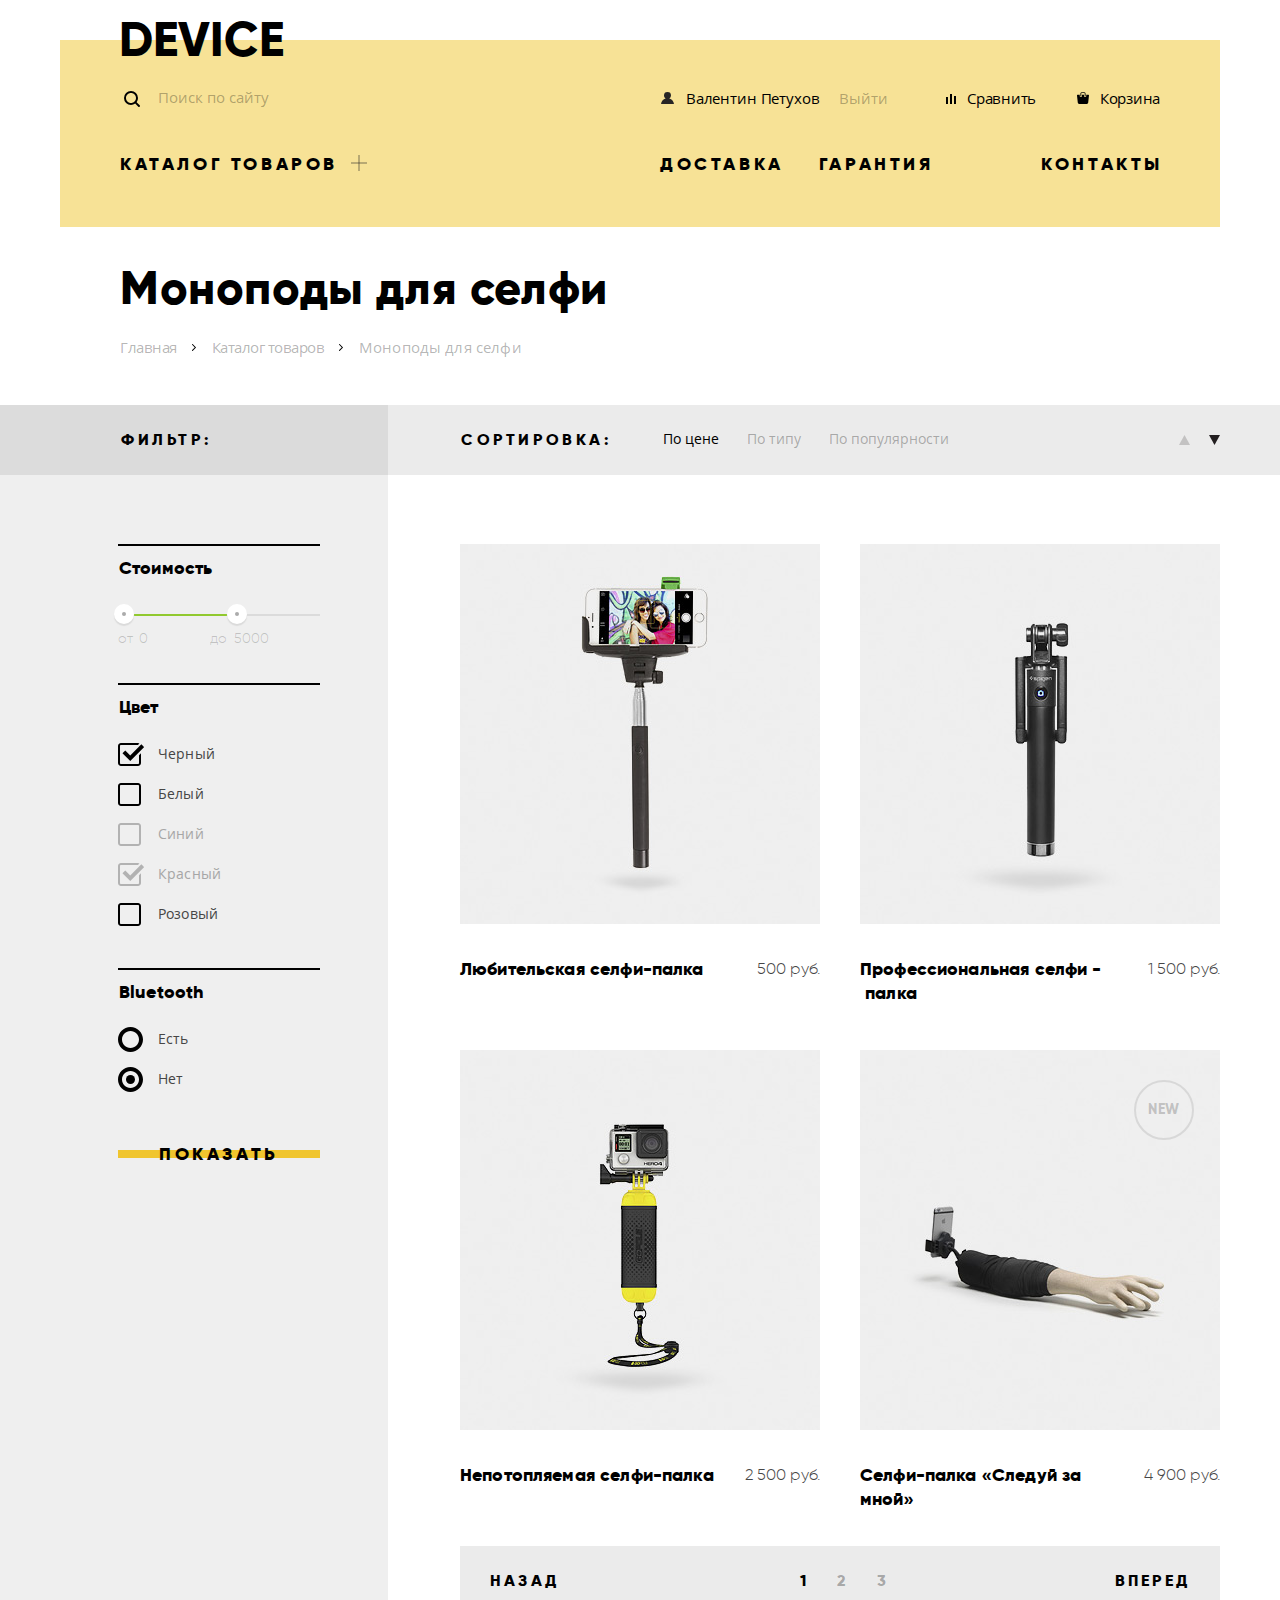
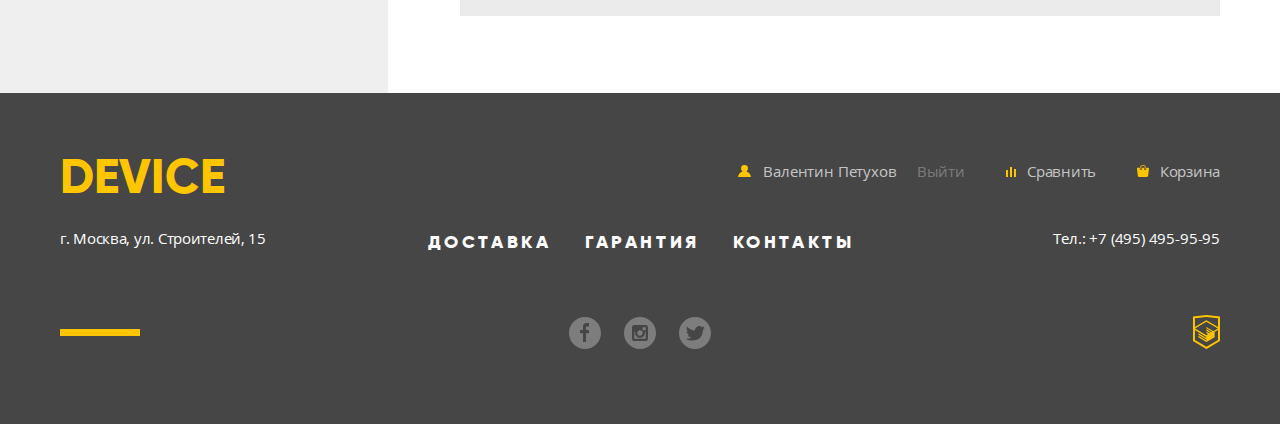
==== commit fb215e1e: "подключает карту" ====
--- a/catalog.html
+++ b/catalog.html
@@ -150,7 +150,7 @@
               <fieldset class="filter filter-price">
                 <legend class="filter-legend">Стоимость</legend>
                 <div class="product-price">
-                  <div class="product-price-scale">
+                  <div class="product-price-scale" aria-label="Выбор цены">
                     <div class="scale-bar"></div>
                   </div>
                   <button id="min-price-control" class="price-control price-control-min" type="button">
@@ -160,8 +160,10 @@
                     <span class="visually-hidden">Увеличить цену</span>
                   </button>
                   <div class="price-indicator">
-                    <label class="min-price-label">от <input class="min-price" name="min-price" type="text" placeholder="0" value="0"></label>
-                    <label class="max-price-label">до <input class="max-price" name="max-price" type="text" placeholder="5000" value="5000"></label>
+                    <label class="min-price-label">от <input class="min-price" name="min-price" type="text" placeholder="0"
+                        value="0"></label>
+                    <label class="max-price-label">до <input class="max-price" name="max-price" type="text" placeholder="5000"
+                        value="5000"></label>
                   </div>
                 </div>
               </fieldset>
@@ -206,16 +208,6 @@
                     <input id="bluetooth-no" class="visually-hidden styled-radio" name="bluetooth-availability" type="radio"
                       checked>
                     <label class="filter-title" for="bluetooth-no">Нет</label>
-                  </li>
-                  <li>
-                    <input id="bluetooth-no2" class="visually-hidden styled-radio" name="bluetooth-availability1" type="radio"
-                      disabled>
-                    <label class="filter-title" for="bluetooth-no2">Нет</label>
-                  </li>
-                  <li>
-                    <input id="bluetooth-no3" class="visually-hidden styled-radio" name="bluetooth-availability1" type="radio"
-                      disabled checked>
-                    <label class="filter-title" for="bluetooth-no3">Нет</label>
                   </li>
                 </ul>
               </fieldset>
@@ -449,9 +441,10 @@
 
   <section class="modal modal-map" role="dialog" aria-modal="true">
     <h2 class="visually-hidden">Как до нас добраться</h2>
-    <p>
-      <img src="img/map-big.jpg" width="960" height="559" alt="Офис компании по адресу Москва, ул. Строителей, 15">
-    </p>
+
+    <iframe src="https://www.google.com/maps/embed?pb=!1m18!1m12!1m3!1d2249.1125488779953!2d37.527429316060946!3d55.68703098053586!2m3!1f0!2f0!3f0!3m2!1i1024!2i768!4f13.1!3m3!1m2!1s0x46b54cf65f5c8955%3A0x694710ccd55501e!2sUlitsa+Stroiteley%2C+15%2C+Moskva%2C+Russia%2C+119311!5e0!3m2!1sen!2s!4v1545998440148"
+      width="960" height="590" allowfullscreen name="г. Москва, ул. Строителей, 15"></iframe>
+
     <button class="modal-close" type="button">
       <span class="visually-hidden">Закрыть</span>
     </button>
--- a/css/style.css
+++ b/css/style.css
@@ -77,6 +77,8 @@
   padding: 0;
 
   white-space: nowrap;
+
+  -webkit-clip-path: inset(100%);
 
   clip-path: inset(100%);
   clip: rect(0 0 0 0);
@@ -533,7 +535,7 @@
   color: rgba(255, 255, 255, 0.3);
 }
 
-.search-input:focus + .search-btn,
+.search-input:focus+.search-btn,
 .search:focus-within .search-btn,
 .search-btn:focus,
 .search-btn:active {
@@ -546,7 +548,7 @@
 }
 
 .search-btn:focus,
-.search input[type=search]:focus + .search-btn {
+.search input[type=search]:focus+.search-btn {
   opacity: 1;
 }
 
@@ -1445,6 +1447,7 @@
 .price-control:hover,
 .price-control:focus,
 .price-control:active {
+  -webkit-transform: scale(1.1);
   transform: scale(1.1);
 }
 
@@ -2185,60 +2188,62 @@
 .modal {
   display: none;
 
-  background-color: #fff;
-  -webkit-box-shadow: 0 10px 20px rgba(0, 0, 0, 0.2);
-  box-shadow: 0 10px 20px rgba(0, 0, 0, 0.2);
-}
-
-.modal-close {
-  position: absolute;
-  top: 22px;
-  right: 22px;
-
-  width: 55px;
-  height: 55px;
-  border: none;
-  border-radius: 50%;
-  background-color: #f7e296;
-  cursor: pointer;
-}
-
-.modal-close::before,
-.modal-close::after {
-  position: absolute;
-  top: 50%;
-  left: 50%;
-  content: "";
-
-  width: 32px;
-  height: 3px;
-  margin-left: -16px;
-
-  background-color: #fff;
-}
-
-.modal-close::before {
-  -webkit-transform: rotate(45deg);
-  transform: rotate(45deg);
-}
-
-.modal-close::after {
-  -webkit-transform: rotate(-45deg);
-  transform: rotate(-45deg);
-}
-
-.modal-close:focus {
-  border: 3px solid #f0c52e;
-  outline: none;
-}
-
-.modal-feedback-form {
   position: fixed;
   top: 50%;
   left: 50%;
   z-index: 2;
   -webkit-transform: translate(-50%, -50%);
   transform: translate(-50%, -50%);
+
+  background-color: #fff;
+  -webkit-box-shadow: 0 10px 20px rgba(0, 0, 0, 0.2);
+  box-shadow: 0 10px 20px rgba(0, 0, 0, 0.2);
+}
+
+.modal-close {
+  position: absolute;
+  top: 22px;
+  right: 22px;
+
+  width: 55px;
+  height: 55px;
+
+  border: none;
+  border-radius: 50%;
+  background-color: #f7e296;
+  cursor: pointer;
+}
+
+.modal-close::before,
+.modal-close::after {
+  position: absolute;
+  top: 50%;
+  left: 50%;
+  content: "";
+
+  width: 32px;
+  height: 3px;
+  margin-left: -16px;
+
+  background-color: #fff;
+}
+
+.modal-close::before {
+  -webkit-transform: rotate(45deg);
+  transform: rotate(45deg);
+}
+
+.modal-close::after {
+  -webkit-transform: rotate(-45deg);
+  transform: rotate(-45deg);
+}
+
+.modal-close:focus {
+  border: 3px solid #f0c52e;
+  outline: none;
+}
+
+.modal-feedback-form {
   width: 760px;
   padding: 96px 100px 50px;
 }
@@ -2327,5 +2332,10 @@
 }
 
 .modal-map {
-  display: none;
-}
+  width: 960px;
+  height: 590px;
+}
+
+.modal-map iframe {
+  border: none;
+}
